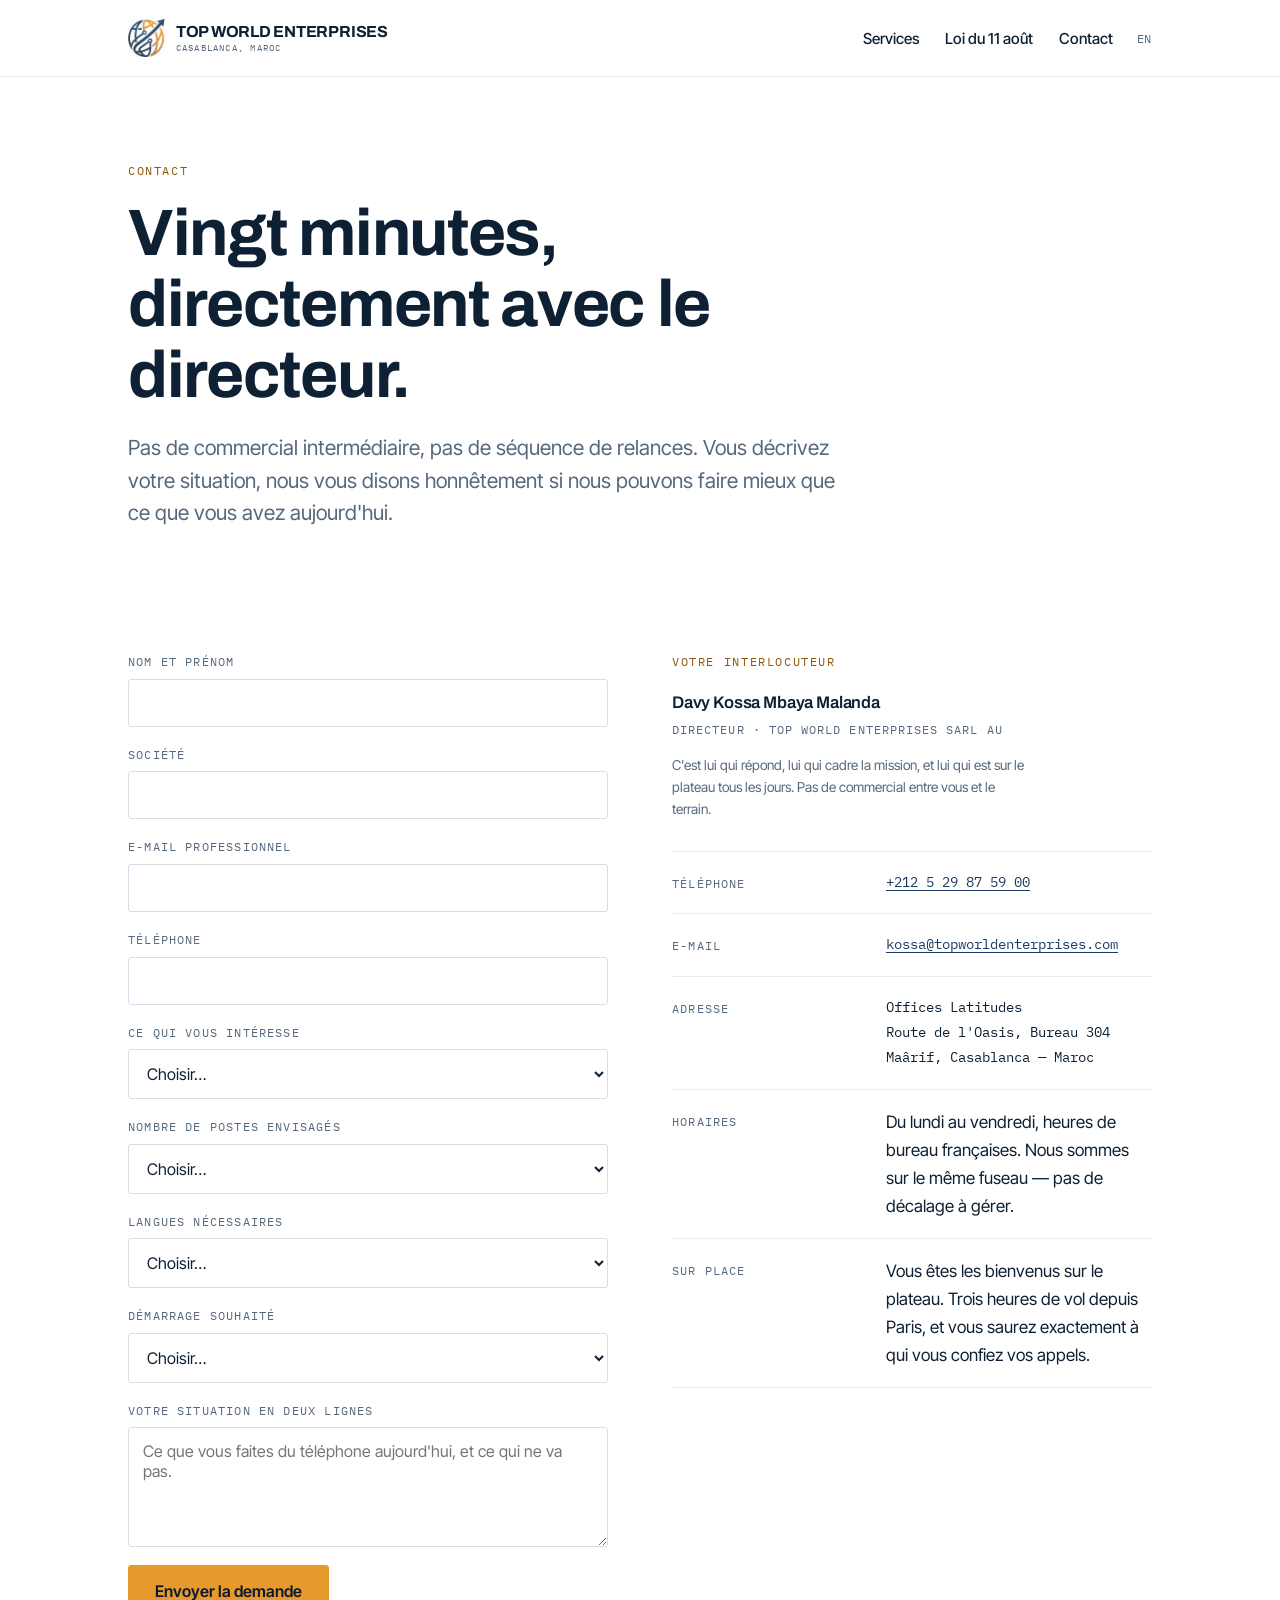
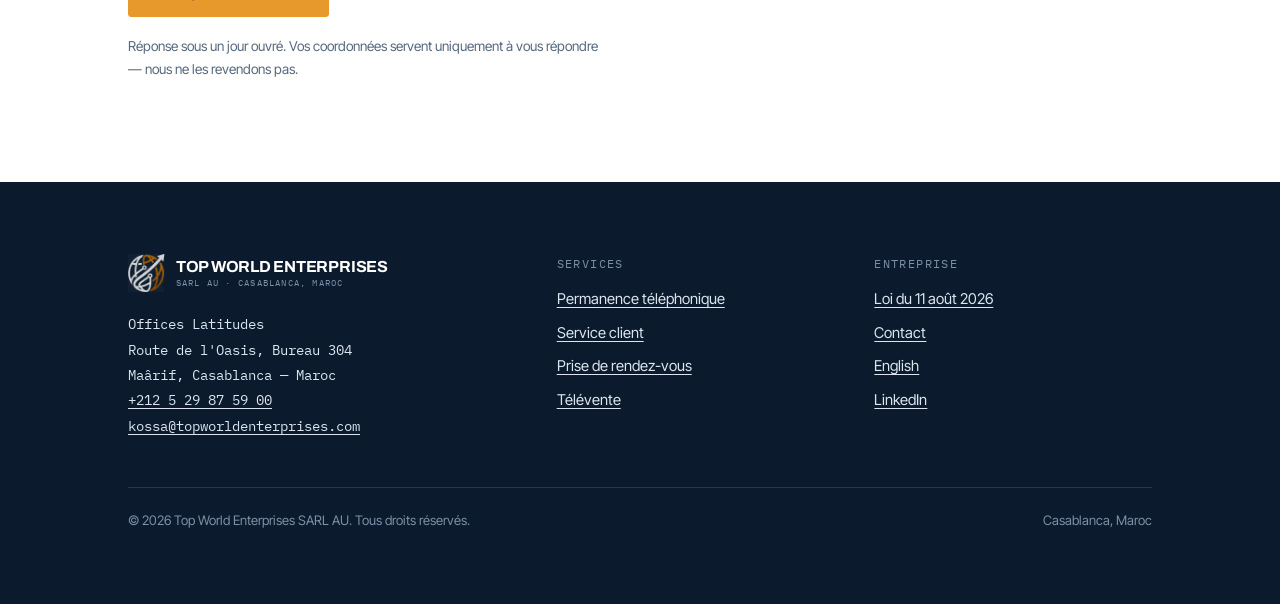
==== contact/index.html @ 5c372bf6 "Add files via upload" ====
<!DOCTYPE html>
<html lang="fr">
<head>
<meta charset="utf-8">
<meta name="viewport" content="width=device-width, initial-scale=1">
<title>Contact — parler au directeur du plateau | Top World Enterprises</title>
<meta name="description" content="Contactez Top World Enterprises à Casablanca : +212 5 29 87 59 00, kossa@topworldenterprises.com. Offices Latitudes, Route de l'Oasis, Bureau 304, Maârif, Casablanca.">
<link rel="canonical" href="https://topworldenterprises.com/contact/">
<link rel="alternate" hreflang="fr" href="https://topworldenterprises.com/contact/">

<meta property="og:type" content="website">
<meta property="og:locale" content="fr_FR">
<meta property="og:site_name" content="Top World Enterprises">
<meta property="og:title" content="Contact — Top World Enterprises">
<meta property="og:description" content="Vingt minutes avec le directeur du plateau, à Casablanca.">
<meta property="og:url" content="https://topworldenterprises.com/contact/">
<meta property="og:image" content="https://topworldenterprises.com/assets/img/og-image.jpg">

<link rel="icon" href="/assets/img/favicon.ico" sizes="any">
<link rel="apple-touch-icon" href="/assets/img/apple-touch-icon.png">
<link rel="preconnect" href="https://fonts.googleapis.com">
<link rel="preconnect" href="https://fonts.gstatic.com" crossorigin>
<link href="https://fonts.googleapis.com/css2?family=Archivo:wght@600;700&family=Inter+Tight:wght@400;500;600&family=IBM+Plex+Mono:wght@400;500;600&display=swap" rel="stylesheet">
<link rel="stylesheet" href="/assets/css/site.css">
</head>
<body>
<a class="skip" href="#main">Aller au contenu</a>

<header class="nav">
  <div class="wrap nav__in">
    <a class="brand" href="/" aria-label="Top World Enterprises — accueil">
      <img class="brand__mark" src="/assets/img/mark.png" alt="" width="160" height="165">
      <span class="brand__text">
        <span class="brand__name">Top World Enterprises</span>
        <span class="brand__loc">Casablanca, Maroc</span>
      </span>
    </a>
    <nav aria-label="Principal">
      <ul class="nav__links">
        <li><a href="/services/">Services</a></li>
        <li><a href="/loi-11-aout-2026/">Loi du 11 août</a></li>
        <li><a href="/contact/">Contact</a></li>
      </ul>
    </nav>
    <a class="nav__lang" href="/en/">EN</a>
  </div>
</header>

<main id="main">

  <section class="wrap hero" style="padding-bottom:0">
    <p class="eyebrow">Contact</p>
    <h1>Vingt minutes, directement avec le directeur.</h1>
    <p class="lede">
      Pas de commercial intermédiaire, pas de séquence de relances. Vous décrivez
      votre situation, nous vous disons honnêtement si nous pouvons faire mieux
      que ce que vous avez aujourd'hui.
    </p>
  </section>

  <section class="band">
    <div class="wrap director">
      <div>
        <!-- Action: Formspree endpoint. Remplacer YOUR_FORM_ID après création du
             formulaire sur formspree.io avec kossa@topworldenterprises.com. -->
        <form class="form" action="https://formspree.io/f/YOUR_FORM_ID" method="POST">
          <input type="hidden" name="_subject" value="Nouveau lead — topworldenterprises.com">
          <!-- Honeypot anti-spam : invisible pour l'humain, rempli par les robots. -->
          <input type="text" name="_gotcha" tabindex="-1" autocomplete="off" aria-hidden="true" style="position:absolute;left:-9999px">

          <div class="field">
            <label for="nom">Nom et prénom</label>
            <input id="nom" name="nom" type="text" required autocomplete="name">
          </div>

          <div class="field">
            <label for="societe">Société</label>
            <input id="societe" name="societe" type="text" required autocomplete="organization">
          </div>

          <div class="field">
            <label for="email">E-mail professionnel</label>
            <input id="email" name="email" type="email" required autocomplete="email">
          </div>

          <div class="field">
            <label for="tel">Téléphone</label>
            <input id="tel" name="telephone" type="tel" autocomplete="tel">
          </div>

          <div class="field">
            <label for="service">Ce qui vous intéresse</label>
            <select id="service" name="service" required>
              <option value="">Choisir…</option>
              <option>Permanence téléphonique</option>
              <option>Service client</option>
              <option>Prise de rendez-vous</option>
              <option>Télévente et qualification</option>
              <option>Externalisation de processus (BPO)</option>
              <option>Je ne sais pas encore</option>
            </select>
          </div>

          <div class="field">
            <label for="postes">Nombre de postes envisagés</label>
            <select id="postes" name="postes" required>
              <option value="">Choisir…</option>
              <option>1 à 2</option>
              <option>3 à 5</option>
              <option>6 à 10</option>
              <option>11 à 25</option>
              <option>Plus de 25</option>
            </select>
          </div>

          <div class="field">
            <label for="langues">Langues nécessaires</label>
            <select id="langues" name="langues" required>
              <option value="">Choisir…</option>
              <option>Français uniquement</option>
              <option>Français et anglais</option>
              <option>Français et arabe</option>
              <option>Français, anglais et arabe</option>
            </select>
          </div>

          <div class="field">
            <label for="echeance">Démarrage souhaité</label>
            <select id="echeance" name="echeance" required>
              <option value="">Choisir…</option>
              <option>Dès que possible</option>
              <option>Avant le 11 août 2026</option>
              <option>Dans 1 à 3 mois</option>
              <option>Je me renseigne pour plus tard</option>
            </select>
          </div>

          <div class="field">
            <label for="message">Votre situation en deux lignes</label>
            <textarea id="message" name="message" placeholder="Ce que vous faites du téléphone aujourd'hui, et ce qui ne va pas."></textarea>
          </div>

          <div class="btn-row">
            <button class="btn btn--primary" type="submit">Envoyer la demande</button>
          </div>
          <p class="hint">Réponse sous un jour ouvré. Vos coordonnées servent uniquement à vous répondre — nous ne les revendons pas.</p>
        </form>
      </div>

      <div>
        <p class="eyebrow">Votre interlocuteur</p>
        <p class="sig sig--light">
          <span class="sig__name">Davy Kossa Mbaya Malanda</span>
          <span class="sig__role">Directeur · Top World Enterprises SARL AU</span>
        </p>
        <p class="hint" style="margin:0 0 30px;max-width:44ch">
          C'est lui qui répond, lui qui cadre la mission, et lui qui est sur le
          plateau tous les jours. Pas de commercial entre vous et le terrain.
        </p>
        <ul class="facts">
          <li>
            <span class="facts__k">Téléphone</span>
            <span class="foot__mono" style="color:var(--ink)"><a href="tel:+212529875900">+212 5 29 87 59 00</a></span>
          </li>
          <li>
            <span class="facts__k">E-mail</span>
            <span class="foot__mono" style="color:var(--ink)"><a href="mailto:kossa@topworldenterprises.com">kossa@topworldenterprises.com</a></span>
          </li>
          <li>
            <span class="facts__k">Adresse</span>
            <span class="foot__mono" style="color:var(--ink)">
              Offices Latitudes<br>
              Route de l'Oasis, Bureau 304<br>
              Maârif, Casablanca — Maroc
            </span>
          </li>
          <li>
            <span class="facts__k">Horaires</span>
            <span>Du lundi au vendredi, heures de bureau françaises. Nous sommes sur le même fuseau — pas de décalage à gérer.</span>
          </li>
          <li>
            <span class="facts__k">Sur place</span>
            <span>Vous êtes les bienvenus sur le plateau. Trois heures de vol depuis Paris, et vous saurez exactement à qui vous confiez vos appels.</span>
          </li>
        </ul>
      </div>
    </div>
  </section>

</main>

<footer class="foot">
  <div class="wrap">
    <div class="foot__grid">
      <div>
        <a class="brand brand--foot" href="/">
          <img class="brand__mark" src="/assets/img/mark-white.png" alt="" width="160" height="165">
          <span class="brand__text">
            <span class="brand__name">Top World Enterprises</span>
            <span class="brand__loc">SARL AU · Casablanca, Maroc</span>
          </span>
        </a>
        <address class="foot__mono">
          Offices Latitudes<br>
          Route de l'Oasis, Bureau 304<br>
          Maârif, Casablanca — Maroc<br>
          <a href="tel:+212529875900">+212 5 29 87 59 00</a><br>
          <a href="mailto:kossa@topworldenterprises.com">kossa@topworldenterprises.com</a>
        </address>
      </div>
      <div>
        <h4>Services</h4>
        <ul>
          <li><a href="/services/">Permanence téléphonique</a></li>
          <li><a href="/services/">Service client</a></li>
          <li><a href="/services/">Prise de rendez-vous</a></li>
          <li><a href="/services/">Télévente</a></li>
        </ul>
      </div>
      <div>
        <h4>Entreprise</h4>
        <ul>
          <li><a href="/loi-11-aout-2026/">Loi du 11 août 2026</a></li>
          <li><a href="/contact/">Contact</a></li>
          <li><a href="/en/">English</a></li>
          <li><a href="https://www.linkedin.com/company/topworldenterprises">LinkedIn</a></li>
        </ul>
      </div>
    </div>
    <!-- TODO Ian : dès que tu as l'ICE et le RC, décommente la ligne ci-dessous.
         Pour une société jeune vendant à des acheteurs français, un numéro
         d'immatriculation vérifiable vaut plus que n'importe quel argument. -->
    <!-- <p class="foot__mono" style="font-size:.78rem;color:#7A8FA8">ICE : 000000000000000 · RC : 000000 — Casablanca</p> -->
    <div class="foot__legal">
      <span>© 2026 Top World Enterprises SARL AU. Tous droits réservés.</span>
      <span>Casablanca, Maroc</span>
    </div>
  </div>
</footer>

<script src="/assets/js/site.js" defer></script>
</body>
</html>
---- assets/css/site.css ----
/* Top World Enterprises — design tokens */
:root {
  --ink: #0E2033;
  --navy: #1C3D63;
  --navy-deep: #0B1B2D;
  --amber: #E8992B;
  --amber-deep: #8F5709;
  --amber-wash: #FDF3E2;
  --paper: #FFFFFF;
  --mist: #EDF0F4;
  --line: #D8DEE7;
  --line-soft: #E8ECF1;
  --muted: #56687D;
  --display: "Archivo", system-ui, sans-serif;
  --body: "Inter Tight", system-ui, sans-serif;
  --mono: "IBM Plex Mono", ui-monospace, monospace;
  --wrap: 1120px;
  --pad: clamp(20px, 5vw, 48px);
}

*, *::before, *::after { box-sizing: border-box; }

html { scroll-behavior: smooth; -webkit-text-size-adjust: 100%; }
@media (prefers-reduced-motion: reduce) {
  html { scroll-behavior: auto; }
  *, *::before, *::after { animation-duration: .01ms !important; transition-duration: .01ms !important; }
}

body {
  margin: 0;
  background: var(--paper);
  color: var(--ink);
  font-family: var(--body);
  font-size: 17px;
  line-height: 1.65;
  -webkit-font-smoothing: antialiased;
}

img { max-width: 100%; display: block; }

a { color: var(--navy); text-decoration-thickness: 1px; text-underline-offset: 3px; }

:focus-visible {
  outline: 2px solid var(--amber);
  outline-offset: 3px;
  border-radius: 2px;
}

.wrap { max-width: var(--wrap); margin-inline: auto; padding-inline: var(--pad); }

.skip {
  position: absolute; left: -9999px; top: 0; z-index: 100;
  background: var(--ink); color: #fff; padding: 12px 18px;
}
.skip:focus { left: 8px; top: 8px; }

/* ---------- type ---------- */
h1, h2, h3 { font-family: var(--display); font-weight: 700; letter-spacing: -.02em; line-height: 1.08; margin: 0; }
h1 { font-size: clamp(2.4rem, 6vw, 4.1rem); }
h2 { font-size: clamp(1.75rem, 3.4vw, 2.6rem); }
h3 { font-size: 1.15rem; letter-spacing: -.01em; line-height: 1.3; }
p { margin: 0 0 1em; }
.lede { font-size: clamp(1.05rem, 1.9vw, 1.3rem); color: var(--muted); line-height: 1.55; max-width: 60ch; }

.eyebrow {
  font-family: var(--mono);
  font-size: .72rem;
  letter-spacing: .14em;
  text-transform: uppercase;
  color: var(--amber-deep);
  margin: 0 0 18px;
}
.eyebrow--pale { color: var(--amber); }

/* ---------- buttons ---------- */
.btn {
  display: inline-flex; align-items: center; gap: 10px;
  font-family: var(--body); font-size: 1rem; font-weight: 600;
  padding: 15px 26px; border-radius: 3px; border: 1.5px solid transparent;
  text-decoration: none; cursor: pointer;
  transition: background .15s ease, color .15s ease, border-color .15s ease;
}
.btn--primary { background: var(--amber); color: var(--navy-deep); border-color: var(--amber); }
.btn--primary:hover { background: var(--amber-deep); border-color: var(--amber-deep); color: #fff; }
.btn--ghost { background: transparent; color: var(--ink); border-color: var(--line); }
.btn--ghost:hover { border-color: var(--ink); }
.btn--onnavy { background: transparent; color: #fff; border-color: rgba(255,255,255,.4); }
.btn--onnavy:hover { border-color: #fff; background: rgba(255,255,255,.08); }
.btn-row { display: flex; flex-wrap: wrap; gap: 12px; }

/* ---------- nav ---------- */
.nav {
  border-bottom: 1px solid var(--line-soft);
  position: sticky; top: 0; z-index: 50;
  background: rgba(255,255,255,.94);
  backdrop-filter: blur(8px);
}
.nav__in { display: flex; align-items: center; gap: 24px; min-height: 76px; }
.brand { display: flex; align-items: center; gap: 11px; text-decoration: none; margin-right: auto; }
.brand__mark { height: 38px; width: auto; flex: none; }
.brand__text { display: grid; gap: 2px; }
.brand__name {
  font-family: var(--display); font-weight: 700; font-size: 1rem;
  letter-spacing: -.015em; line-height: 1.05; color: var(--ink);
  text-transform: uppercase;
}
.brand__loc {
  font-family: var(--mono); font-size: .58rem; letter-spacing: .13em;
  text-transform: uppercase; color: var(--muted); line-height: 1;
}
.brand--foot { margin: 0 0 20px; }
.brand--foot .brand__name { color: #fff; }
.brand--foot .brand__loc { color: #7A8FA8; }
@media (max-width: 520px) {
  .brand__name { font-size: .82rem; }
  .brand__loc { display: none; }
  .brand__mark { height: 32px; }
}
.nav__links { display: flex; gap: 26px; list-style: none; margin: 0; padding: 0; }
.nav__links a { color: var(--ink); text-decoration: none; font-size: .95rem; font-weight: 500; }
.nav__links a:hover { color: var(--amber-deep); }
.nav__lang { font-family: var(--mono); font-size: .78rem; color: var(--muted); text-decoration: none; letter-spacing: .06em; }
@media (max-width: 860px) {
  .nav__links { display: none; }
  .nav__in { min-height: 64px; }
}

/* ---------- sections ---------- */
.band { padding-block: clamp(56px, 8vw, 104px); }
.band--mist { background: var(--mist); }
.band--navy { background: var(--navy-deep); color: #fff; }
.band--navy h2, .band--navy h3 { color: #fff; }
.band--navy .lede { color: #B9C6D6; }
.band--tight { padding-block: clamp(36px, 5vw, 60px); }

/* ---------- hero ---------- */
.hero { padding-top: clamp(48px, 7vw, 84px); padding-bottom: clamp(40px, 5vw, 64px); }
.hero h1 { max-width: 15ch; }
.hero h1 em { font-style: normal; color: var(--navy); }
.hero .lede { margin-top: 22px; }
.hero .btn-row { margin-top: 32px; }

/* ---------- signature: the shared clock ---------- */
.clock {
  margin-top: clamp(44px, 6vw, 68px);
  border: 1px solid var(--line);
  border-radius: 4px;
  background: var(--paper);
  overflow: hidden;
}
.clock__row {
  display: grid;
  grid-template-columns: 1fr auto;
  align-items: baseline;
  gap: 16px;
  padding: 20px clamp(18px, 3vw, 30px);
}
.clock__row + .clock__row { border-top: 1px solid var(--line-soft); }
.clock__city {
  font-family: var(--mono); font-size: .8rem; letter-spacing: .14em;
  text-transform: uppercase; color: var(--muted);
  display: flex; align-items: center; gap: 10px;
}
.clock__dot {
  width: 7px; height: 7px; border-radius: 50%;
  background: var(--amber); flex: none;
}
.clock__dot--live { animation: pulse 2.4s ease-in-out infinite; }
@keyframes pulse { 0%, 100% { opacity: 1; } 50% { opacity: .25; } }
.clock__time {
  font-family: var(--mono); font-weight: 500;
  font-size: clamp(1.6rem, 4vw, 2.3rem);
  letter-spacing: -.02em; color: var(--ink);
  font-variant-numeric: tabular-nums;
}
.clock__foot {
  background: var(--navy-deep); color: #C6D3E2;
  padding: 16px clamp(18px, 3vw, 30px);
  font-family: var(--mono); font-size: .78rem; letter-spacing: .05em;
  display: flex; flex-wrap: wrap; gap: 6px 18px; align-items: center;
}
.clock__foot b { color: #fff; font-weight: 500; }

/* ---------- alert band (loi) ---------- */
.alert { background: var(--amber-wash); border-block: 1px solid #F0DDBB; }
.alert__in { display: flex; flex-wrap: wrap; gap: 20px 32px; align-items: center; }
.alert__count {
  font-family: var(--mono); font-weight: 600;
  font-size: clamp(1.9rem, 4vw, 2.7rem); color: var(--amber-deep);
  line-height: 1; font-variant-numeric: tabular-nums; flex: none;
}
.alert__body { flex: 1 1 340px; }
.alert__body p { margin: 0; color: var(--ink); }
.alert__body p + p { margin-top: 4px; color: var(--muted); font-size: .92rem; }

/* ---------- cards ---------- */
.grid { display: grid; gap: 1px; background: var(--line); border: 1px solid var(--line); }
.grid--2 { grid-template-columns: repeat(2, 1fr); }
.grid--3 { grid-template-columns: repeat(3, 1fr); }
@media (max-width: 900px) { .grid--3 { grid-template-columns: repeat(2, 1fr); } }
@media (max-width: 620px) { .grid--2, .grid--3 { grid-template-columns: 1fr; } }

.card { background: var(--paper); padding: clamp(24px, 3vw, 34px); }
.card h3 { margin-bottom: 10px; }
.card p { margin: 0; color: var(--muted); font-size: .96rem; }
.card__tag {
  font-family: var(--mono); font-size: .68rem; letter-spacing: .12em;
  text-transform: uppercase; color: var(--amber-deep); display: block; margin-bottom: 14px;
}

/* ---------- fact list ---------- */
.facts { list-style: none; margin: 0; padding: 0; display: grid; gap: 0; }
.facts li {
  display: grid; grid-template-columns: 190px 1fr; gap: 24px;
  padding: 18px 0; border-top: 1px solid var(--line-soft);
}
.facts li:last-child { border-bottom: 1px solid var(--line-soft); }
.facts dt, .facts .facts__k {
  font-family: var(--mono); font-size: .74rem; letter-spacing: .1em;
  text-transform: uppercase; color: var(--muted); padding-top: 4px;
}
.band--navy .facts li { border-color: rgba(255,255,255,.14); }
.band--navy .facts__k { color: #8DA4BE; }
@media (max-width: 620px) { .facts li { grid-template-columns: 1fr; gap: 6px; } }

/* ---------- director ---------- */
.director { display: grid; grid-template-columns: 1fr 1fr; gap: clamp(32px, 5vw, 64px); align-items: start; }
@media (max-width: 860px) { .director { grid-template-columns: 1fr; } }
.pull {
  font-family: var(--display); font-weight: 600;
  font-size: clamp(1.3rem, 2.6vw, 1.85rem);
  line-height: 1.32; letter-spacing: -.015em; margin: 0 0 20px;
}

/* ---------- form ---------- */
.form { display: grid; gap: 18px; max-width: 560px; }
.field { display: grid; gap: 7px; }
.field label { font-family: var(--mono); font-size: .74rem; letter-spacing: .1em; text-transform: uppercase; color: var(--muted); }
.field input, .field select, .field textarea {
  font-family: var(--body); font-size: 1rem; color: var(--ink);
  padding: 13px 14px; border: 1.5px solid var(--line); border-radius: 3px;
  background: var(--paper); width: 100%;
}
.field input:focus, .field select:focus, .field textarea:focus { border-color: var(--navy); outline: none; }
.field textarea { min-height: 120px; resize: vertical; }
.hint { font-size: .85rem; color: var(--muted); margin: 0; }

/* ---------- footer ---------- */
.foot { background: var(--navy-deep); color: #A9BACD; padding-block: clamp(48px, 6vw, 72px); font-size: .93rem; }
.foot a { color: #DCE5EF; }
.foot__grid { display: grid; grid-template-columns: 1.4fr 1fr 1fr; gap: 40px; }
@media (max-width: 800px) { .foot__grid { grid-template-columns: 1fr 1fr; } }
@media (max-width: 520px) { .foot__grid { grid-template-columns: 1fr; } }
.foot h4 { font-family: var(--mono); font-size: .72rem; letter-spacing: .12em; text-transform: uppercase; color: #7A8FA8; margin: 0 0 14px; font-weight: 400; }
.foot ul { list-style: none; margin: 0; padding: 0; display: grid; gap: 9px; }
.foot__mono { font-family: var(--mono); font-size: .88rem; color: #DCE5EF; font-style: normal; line-height: 1.8; }
.foot__legal { margin-top: 48px; padding-top: 22px; border-top: 1px solid rgba(255,255,255,.12); font-size: .82rem; color: #7A8FA8; display: flex; flex-wrap: wrap; gap: 8px 24px; justify-content: space-between; }


/* ---------- director signature ---------- */
.sig { margin: 26px 0 0; display: grid; gap: 3px; }
.sig__name { font-family: var(--display); font-weight: 600; font-size: 1.05rem; letter-spacing: -.01em; color: #fff; }
.sig__role { font-family: var(--mono); font-size: .74rem; letter-spacing: .09em; text-transform: uppercase; color: #8DA4BE; }
.sig--light .sig__name { color: var(--ink); }
.sig--light .sig__role { color: var(--muted); }
.sig--light { margin-top: 0; margin-bottom: 14px; }
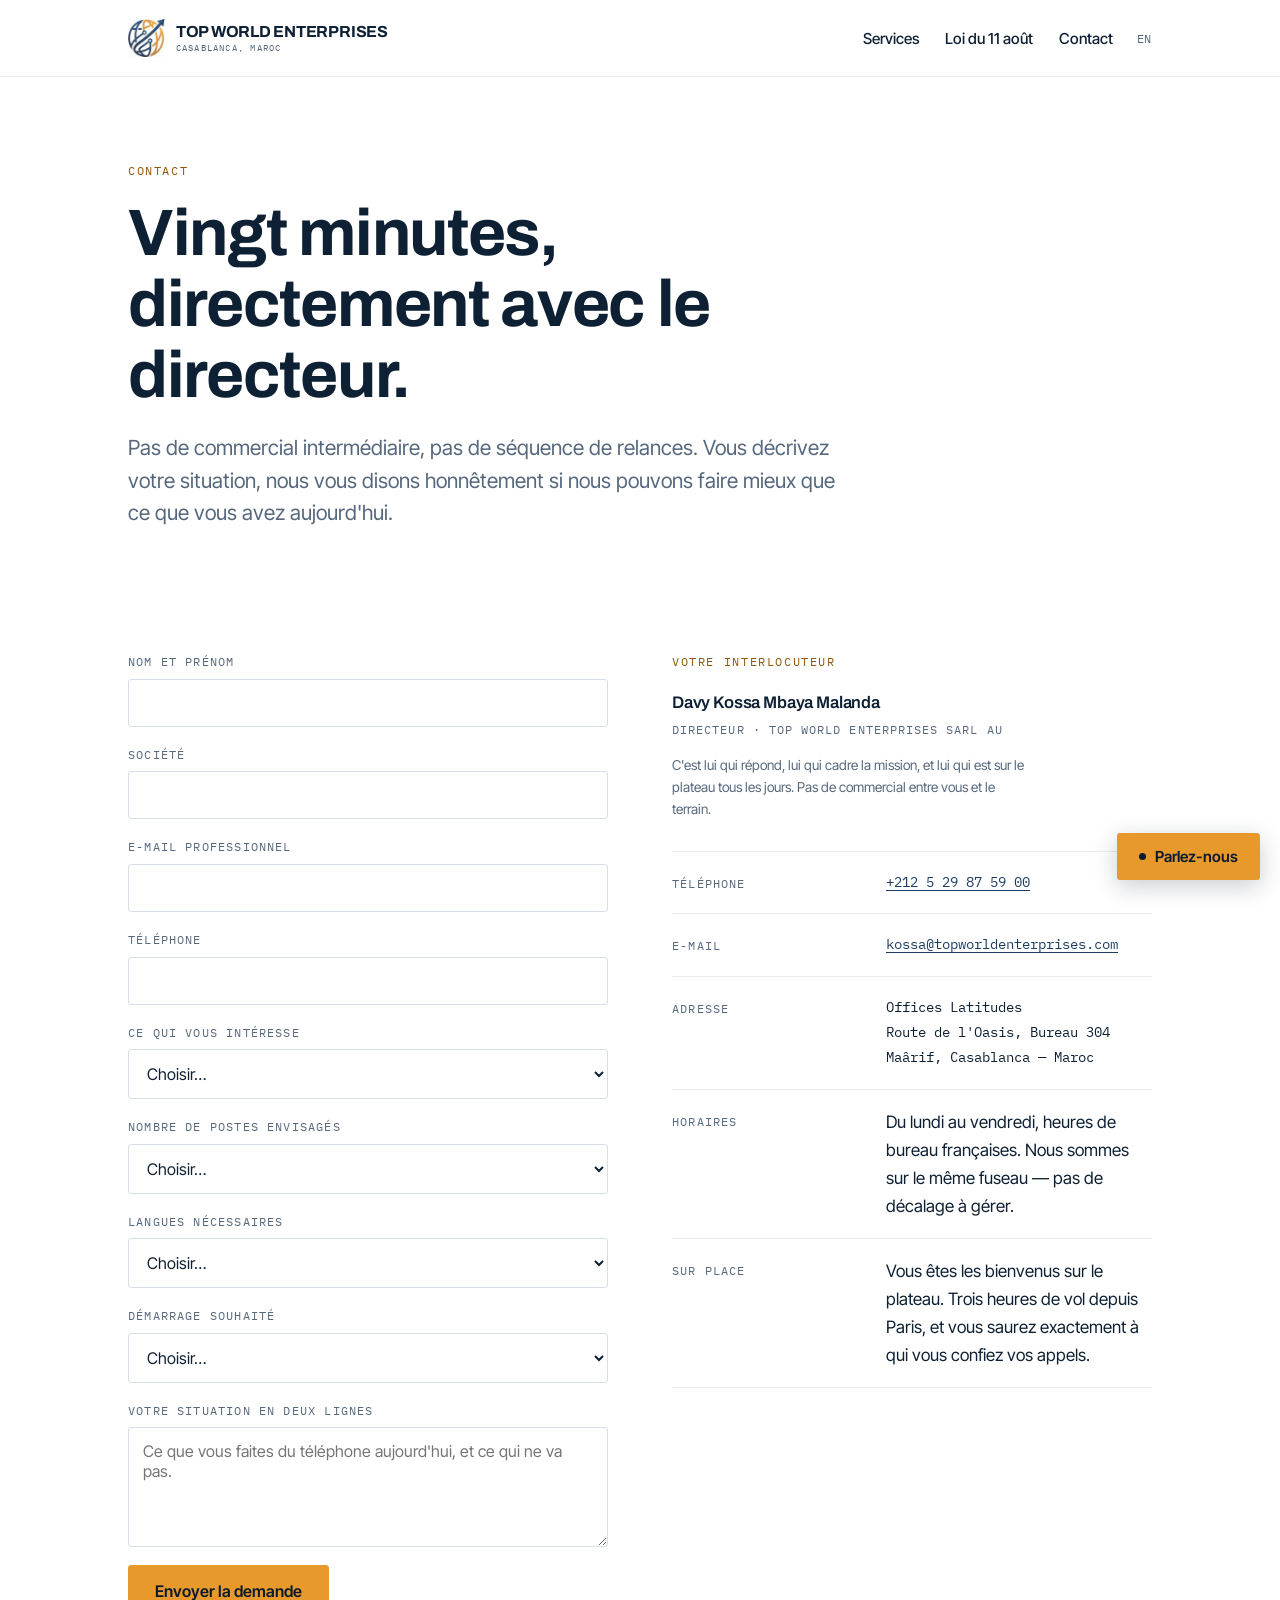
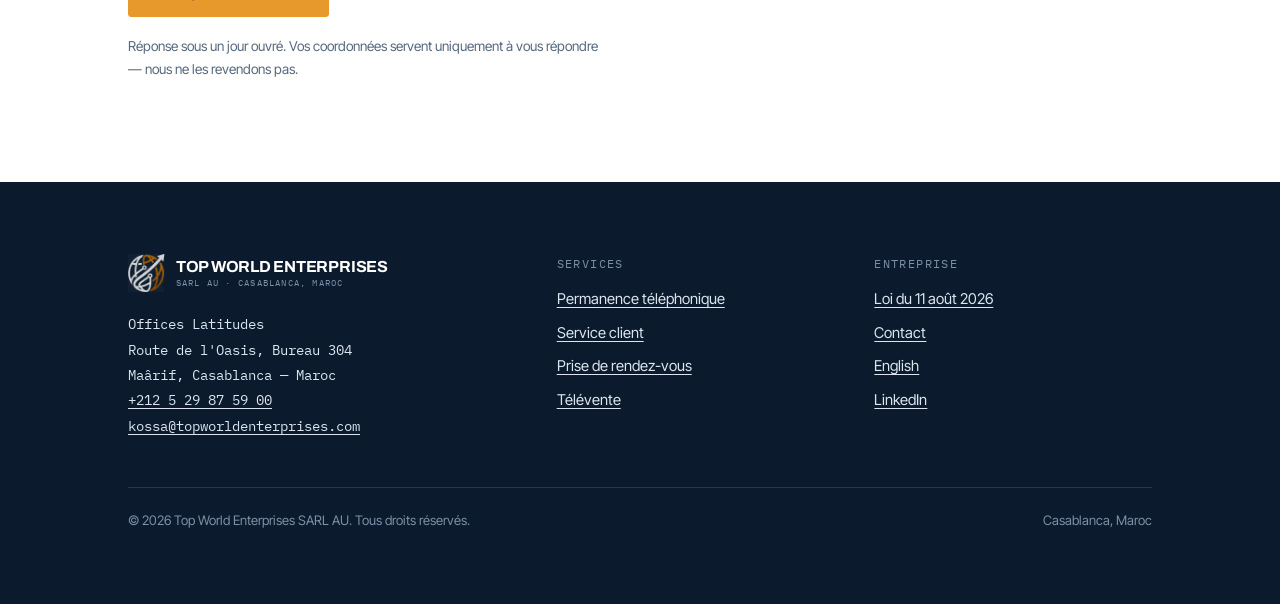
==== commit 04cad6b2: "Add files via upload" ====
--- a/contact/index.html
+++ b/contact/index.html
@@ -239,5 +239,6 @@
 </footer>
 
 <script src="/assets/js/site.js" defer></script>
+<script src="/assets/js/qualifier.js" defer></script>
 </body>
 </html>
--- a/assets/css/site.css
+++ b/assets/css/site.css
@@ -264,3 +264,49 @@
 .sig--light .sig__name { color: var(--ink); }
 .sig--light .sig__role { color: var(--muted); }
 .sig--light { margin-top: 0; margin-bottom: 14px; }
+
+/* ---------- qualifier widget ---------- */
+.qz { position: fixed; right: 20px; bottom: 20px; z-index: 60; display: flex; flex-direction: column; align-items: flex-end; gap: 12px; }
+.qz__launch {
+  display: inline-flex; align-items: center; gap: 9px;
+  background: var(--amber); color: var(--navy-deep);
+  border: none; border-radius: 3px; cursor: pointer;
+  font-family: var(--body); font-size: .95rem; font-weight: 600;
+  padding: 14px 22px; box-shadow: 0 6px 24px rgba(11,27,45,.22);
+}
+.qz__launch:hover { background: var(--amber-deep); color: #fff; }
+.qz__dot { width: 7px; height: 7px; border-radius: 50%; background: var(--navy-deep); animation: pulse 2.4s ease-in-out infinite; }
+.qz__launch:hover .qz__dot { background: #fff; }
+.qz__box {
+  width: min(370px, calc(100vw - 40px));
+  background: var(--paper); border: 1px solid var(--line); border-radius: 4px;
+  box-shadow: 0 18px 50px rgba(11,27,45,.26); overflow: hidden;
+}
+.qz__bar { background: var(--navy-deep); padding: 14px 16px; display: flex; align-items: center; justify-content: space-between; }
+.qz__title { font-family: var(--mono); font-size: .7rem; letter-spacing: .12em; text-transform: uppercase; color: #C6D3E2; }
+.qz__close { background: none; border: none; color: #C6D3E2; font-size: 1.4rem; line-height: 1; cursor: pointer; padding: 0 4px; }
+.qz__close:hover { color: #fff; }
+.qz__panel { padding: 20px 18px; max-height: min(66vh, 520px); overflow-y: auto; }
+.qz__head { margin-bottom: 16px; }
+.qz__step { font-family: var(--mono); font-size: .68rem; letter-spacing: .1em; color: var(--amber-deep); margin: 0 0 8px; }
+.qz__q { font-family: var(--display); font-weight: 600; font-size: 1.08rem; letter-spacing: -.01em; line-height: 1.3; margin: 0 0 6px; }
+.qz__body { font-size: .92rem; color: var(--muted); margin: 0 0 16px; }
+.qz__opts { display: grid; gap: 7px; }
+.qz__opt {
+  text-align: left; background: var(--paper); border: 1.5px solid var(--line);
+  border-radius: 3px; padding: 12px 14px; cursor: pointer;
+  font-family: var(--body); font-size: .93rem; color: var(--ink);
+}
+.qz__opt:hover { border-color: var(--navy); background: var(--mist); }
+.qz__back { background: none; border: none; color: var(--muted); font-family: var(--mono); font-size: .7rem; letter-spacing: .08em; cursor: pointer; margin-top: 14px; padding: 4px 0; }
+.qz__back:hover { color: var(--ink); }
+.qz__form { display: grid; gap: 10px; margin-top: 4px; }
+.qz__input { font-family: var(--body); font-size: .95rem; padding: 12px 13px; border: 1.5px solid var(--line); border-radius: 3px; width: 100%; }
+.qz__input:focus { border-color: var(--navy); outline: none; }
+.qz__send { justify-content: center; }
+.qz__err { font-size: .85rem; color: var(--amber-deep); margin: 4px 0 0; }
+.qz__cal { width: 100%; height: 460px; border: 0; }
+@media (max-width: 520px) {
+  .qz { right: 12px; bottom: 12px; left: 12px; align-items: stretch; }
+  .qz__launch { justify-content: center; }
+}
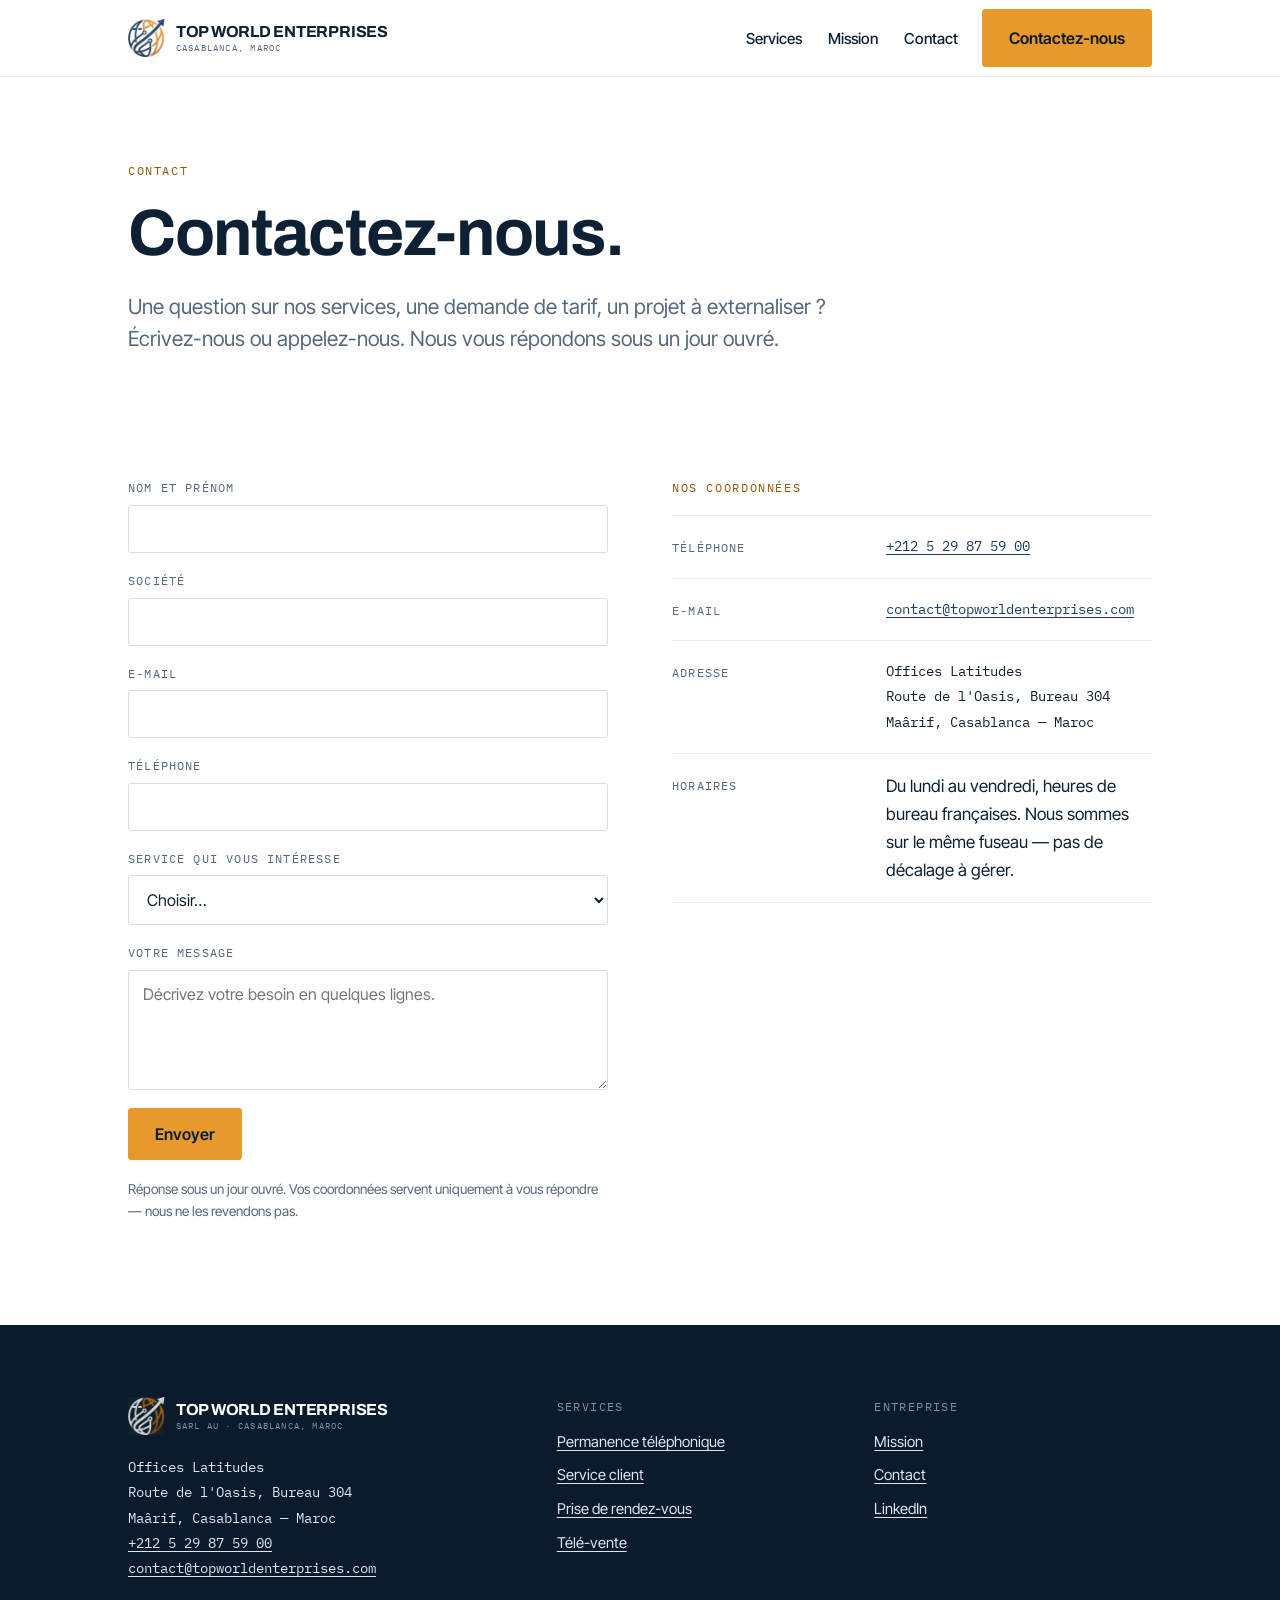
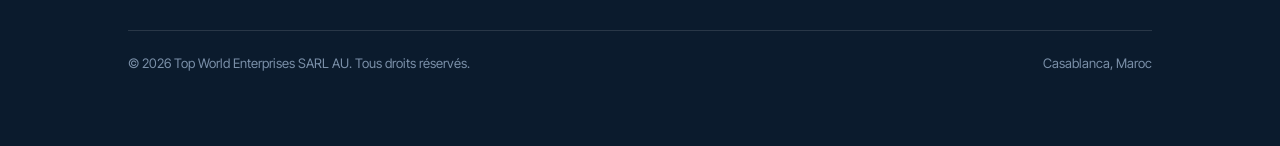
==== commit dbda8e31: "Revert site to original content (white/blue/orange design kept) Kossa preferred the original site co" ====
--- a/contact/index.html
+++ b/contact/index.html
@@ -3,16 +3,16 @@
 <head>
 <meta charset="utf-8">
 <meta name="viewport" content="width=device-width, initial-scale=1">
-<title>Contact — parler au directeur du plateau | Top World Enterprises</title>
-<meta name="description" content="Contactez Top World Enterprises à Casablanca : +212 5 29 87 59 00, kossa@topworldenterprises.com. Offices Latitudes, Route de l'Oasis, Bureau 304, Maârif, Casablanca.">
+<title>Contactez-nous | Top World Enterprises</title>
+<meta name="description" content="Contactez Top World Enterprises à Casablanca : +212 5 29 87 59 00, contact@topworldenterprises.com. Offices Latitudes, Route de l'Oasis, Bureau 304, Maârif, Casablanca.">
 <link rel="canonical" href="https://topworldenterprises.com/contact/">
 <link rel="alternate" hreflang="fr" href="https://topworldenterprises.com/contact/">
 
 <meta property="og:type" content="website">
 <meta property="og:locale" content="fr_FR">
 <meta property="og:site_name" content="Top World Enterprises">
-<meta property="og:title" content="Contact — Top World Enterprises">
-<meta property="og:description" content="Vingt minutes avec le directeur du plateau, à Casablanca.">
+<meta property="og:title" content="Contactez-nous — Top World Enterprises">
+<meta property="og:description" content="Écrivez-nous ou appelez-nous. Réponse sous un jour ouvré.">
 <meta property="og:url" content="https://topworldenterprises.com/contact/">
 <meta property="og:image" content="https://topworldenterprises.com/assets/img/og-image.jpg">
 
@@ -38,11 +38,11 @@
     <nav aria-label="Principal">
       <ul class="nav__links">
         <li><a href="/services/">Services</a></li>
-        <li><a href="/loi-11-aout-2026/">Loi du 11 août</a></li>
+        <li><a href="/mission/">Mission</a></li>
         <li><a href="/contact/">Contact</a></li>
       </ul>
     </nav>
-    <a class="nav__lang" href="/en/">EN</a>
+    <a class="btn btn--primary" href="/contact/">Contactez-nous</a>
   </div>
 </header>
 
@@ -50,21 +50,21 @@
 
   <section class="wrap hero" style="padding-bottom:0">
     <p class="eyebrow">Contact</p>
-    <h1>Vingt minutes, directement avec le directeur.</h1>
+    <h1>Contactez-nous.</h1>
     <p class="lede">
-      Pas de commercial intermédiaire, pas de séquence de relances. Vous décrivez
-      votre situation, nous vous disons honnêtement si nous pouvons faire mieux
-      que ce que vous avez aujourd'hui.
+      Une question sur nos services, une demande de tarif, un projet à
+      externaliser&nbsp;? Écrivez-nous ou appelez-nous. Nous vous répondons sous un
+      jour ouvré.
     </p>
   </section>
 
   <section class="band">
     <div class="wrap director">
       <div>
-        <!-- Action: Formspree endpoint. Remplacer YOUR_FORM_ID après création du
-             formulaire sur formspree.io avec kossa@topworldenterprises.com. -->
+        <!-- Action : remplacer YOUR_FORM_ID après création du formulaire sur
+             formspree.io avec contact@topworldenterprises.com. -->
         <form class="form" action="https://formspree.io/f/YOUR_FORM_ID" method="POST">
-          <input type="hidden" name="_subject" value="Nouveau lead — topworldenterprises.com">
+          <input type="hidden" name="_subject" value="Nouveau message — topworldenterprises.com">
           <!-- Honeypot anti-spam : invisible pour l'humain, rempli par les robots. -->
           <input type="text" name="_gotcha" tabindex="-1" autocomplete="off" aria-hidden="true" style="position:absolute;left:-9999px">
 
@@ -75,11 +75,11 @@
 
           <div class="field">
             <label for="societe">Société</label>
-            <input id="societe" name="societe" type="text" required autocomplete="organization">
+            <input id="societe" name="societe" type="text" autocomplete="organization">
           </div>
 
           <div class="field">
-            <label for="email">E-mail professionnel</label>
+            <label for="email">E-mail</label>
             <input id="email" name="email" type="email" required autocomplete="email">
           </div>
 
@@ -89,74 +89,32 @@
           </div>
 
           <div class="field">
-            <label for="service">Ce qui vous intéresse</label>
-            <select id="service" name="service" required>
+            <label for="service">Service qui vous intéresse</label>
+            <select id="service" name="service">
               <option value="">Choisir…</option>
               <option>Permanence téléphonique</option>
+              <option>Télémarketing</option>
               <option>Service client</option>
               <option>Prise de rendez-vous</option>
-              <option>Télévente et qualification</option>
-              <option>Externalisation de processus (BPO)</option>
-              <option>Je ne sais pas encore</option>
+              <option>Télé-vente</option>
+              <option>Solution personnalisée</option>
             </select>
           </div>
 
           <div class="field">
-            <label for="postes">Nombre de postes envisagés</label>
-            <select id="postes" name="postes" required>
-              <option value="">Choisir…</option>
-              <option>1 à 2</option>
-              <option>3 à 5</option>
-              <option>6 à 10</option>
-              <option>11 à 25</option>
-              <option>Plus de 25</option>
-            </select>
-          </div>
-
-          <div class="field">
-            <label for="langues">Langues nécessaires</label>
-            <select id="langues" name="langues" required>
-              <option value="">Choisir…</option>
-              <option>Français uniquement</option>
-              <option>Français et anglais</option>
-              <option>Français et arabe</option>
-              <option>Français, anglais et arabe</option>
-            </select>
-          </div>
-
-          <div class="field">
-            <label for="echeance">Démarrage souhaité</label>
-            <select id="echeance" name="echeance" required>
-              <option value="">Choisir…</option>
-              <option>Dès que possible</option>
-              <option>Avant le 11 août 2026</option>
-              <option>Dans 1 à 3 mois</option>
-              <option>Je me renseigne pour plus tard</option>
-            </select>
-          </div>
-
-          <div class="field">
-            <label for="message">Votre situation en deux lignes</label>
-            <textarea id="message" name="message" placeholder="Ce que vous faites du téléphone aujourd'hui, et ce qui ne va pas."></textarea>
+            <label for="message">Votre message</label>
+            <textarea id="message" name="message" placeholder="Décrivez votre besoin en quelques lignes."></textarea>
           </div>
 
           <div class="btn-row">
-            <button class="btn btn--primary" type="submit">Envoyer la demande</button>
+            <button class="btn btn--primary" type="submit">Envoyer</button>
           </div>
           <p class="hint">Réponse sous un jour ouvré. Vos coordonnées servent uniquement à vous répondre — nous ne les revendons pas.</p>
         </form>
       </div>
 
       <div>
-        <p class="eyebrow">Votre interlocuteur</p>
-        <p class="sig sig--light">
-          <span class="sig__name">Davy Kossa Mbaya Malanda</span>
-          <span class="sig__role">Directeur · Top World Enterprises SARL AU</span>
-        </p>
-        <p class="hint" style="margin:0 0 30px;max-width:44ch">
-          C'est lui qui répond, lui qui cadre la mission, et lui qui est sur le
-          plateau tous les jours. Pas de commercial entre vous et le terrain.
-        </p>
+        <p class="eyebrow">Nos coordonnées</p>
         <ul class="facts">
           <li>
             <span class="facts__k">Téléphone</span>
@@ -164,7 +122,7 @@
           </li>
           <li>
             <span class="facts__k">E-mail</span>
-            <span class="foot__mono" style="color:var(--ink)"><a href="mailto:kossa@topworldenterprises.com">kossa@topworldenterprises.com</a></span>
+            <span class="foot__mono" style="color:var(--ink)"><a href="mailto:contact@topworldenterprises.com">contact@topworldenterprises.com</a></span>
           </li>
           <li>
             <span class="facts__k">Adresse</span>
@@ -177,10 +135,6 @@
           <li>
             <span class="facts__k">Horaires</span>
             <span>Du lundi au vendredi, heures de bureau françaises. Nous sommes sur le même fuseau — pas de décalage à gérer.</span>
-          </li>
-          <li>
-            <span class="facts__k">Sur place</span>
-            <span>Vous êtes les bienvenus sur le plateau. Trois heures de vol depuis Paris, et vous saurez exactement à qui vous confiez vos appels.</span>
           </li>
         </ul>
       </div>
@@ -205,7 +159,7 @@
           Route de l'Oasis, Bureau 304<br>
           Maârif, Casablanca — Maroc<br>
           <a href="tel:+212529875900">+212 5 29 87 59 00</a><br>
-          <a href="mailto:kossa@topworldenterprises.com">kossa@topworldenterprises.com</a>
+          <a href="mailto:contact@topworldenterprises.com">contact@topworldenterprises.com</a>
         </address>
       </div>
       <div>
@@ -214,23 +168,18 @@
           <li><a href="/services/">Permanence téléphonique</a></li>
           <li><a href="/services/">Service client</a></li>
           <li><a href="/services/">Prise de rendez-vous</a></li>
-          <li><a href="/services/">Télévente</a></li>
+          <li><a href="/services/">Télé-vente</a></li>
         </ul>
       </div>
       <div>
         <h4>Entreprise</h4>
         <ul>
-          <li><a href="/loi-11-aout-2026/">Loi du 11 août 2026</a></li>
+          <li><a href="/mission/">Mission</a></li>
           <li><a href="/contact/">Contact</a></li>
-          <li><a href="/en/">English</a></li>
           <li><a href="https://www.linkedin.com/company/topworldenterprises">LinkedIn</a></li>
         </ul>
       </div>
     </div>
-    <!-- TODO Ian : dès que tu as l'ICE et le RC, décommente la ligne ci-dessous.
-         Pour une société jeune vendant à des acheteurs français, un numéro
-         d'immatriculation vérifiable vaut plus que n'importe quel argument. -->
-    <!-- <p class="foot__mono" style="font-size:.78rem;color:#7A8FA8">ICE : 000000000000000 · RC : 000000 — Casablanca</p> -->
     <div class="foot__legal">
       <span>© 2026 Top World Enterprises SARL AU. Tous droits réservés.</span>
       <span>Casablanca, Maroc</span>
@@ -239,6 +188,5 @@
 </footer>
 
 <script src="/assets/js/site.js" defer></script>
-<script src="/assets/js/qualifier.js" defer></script>
 </body>
 </html>
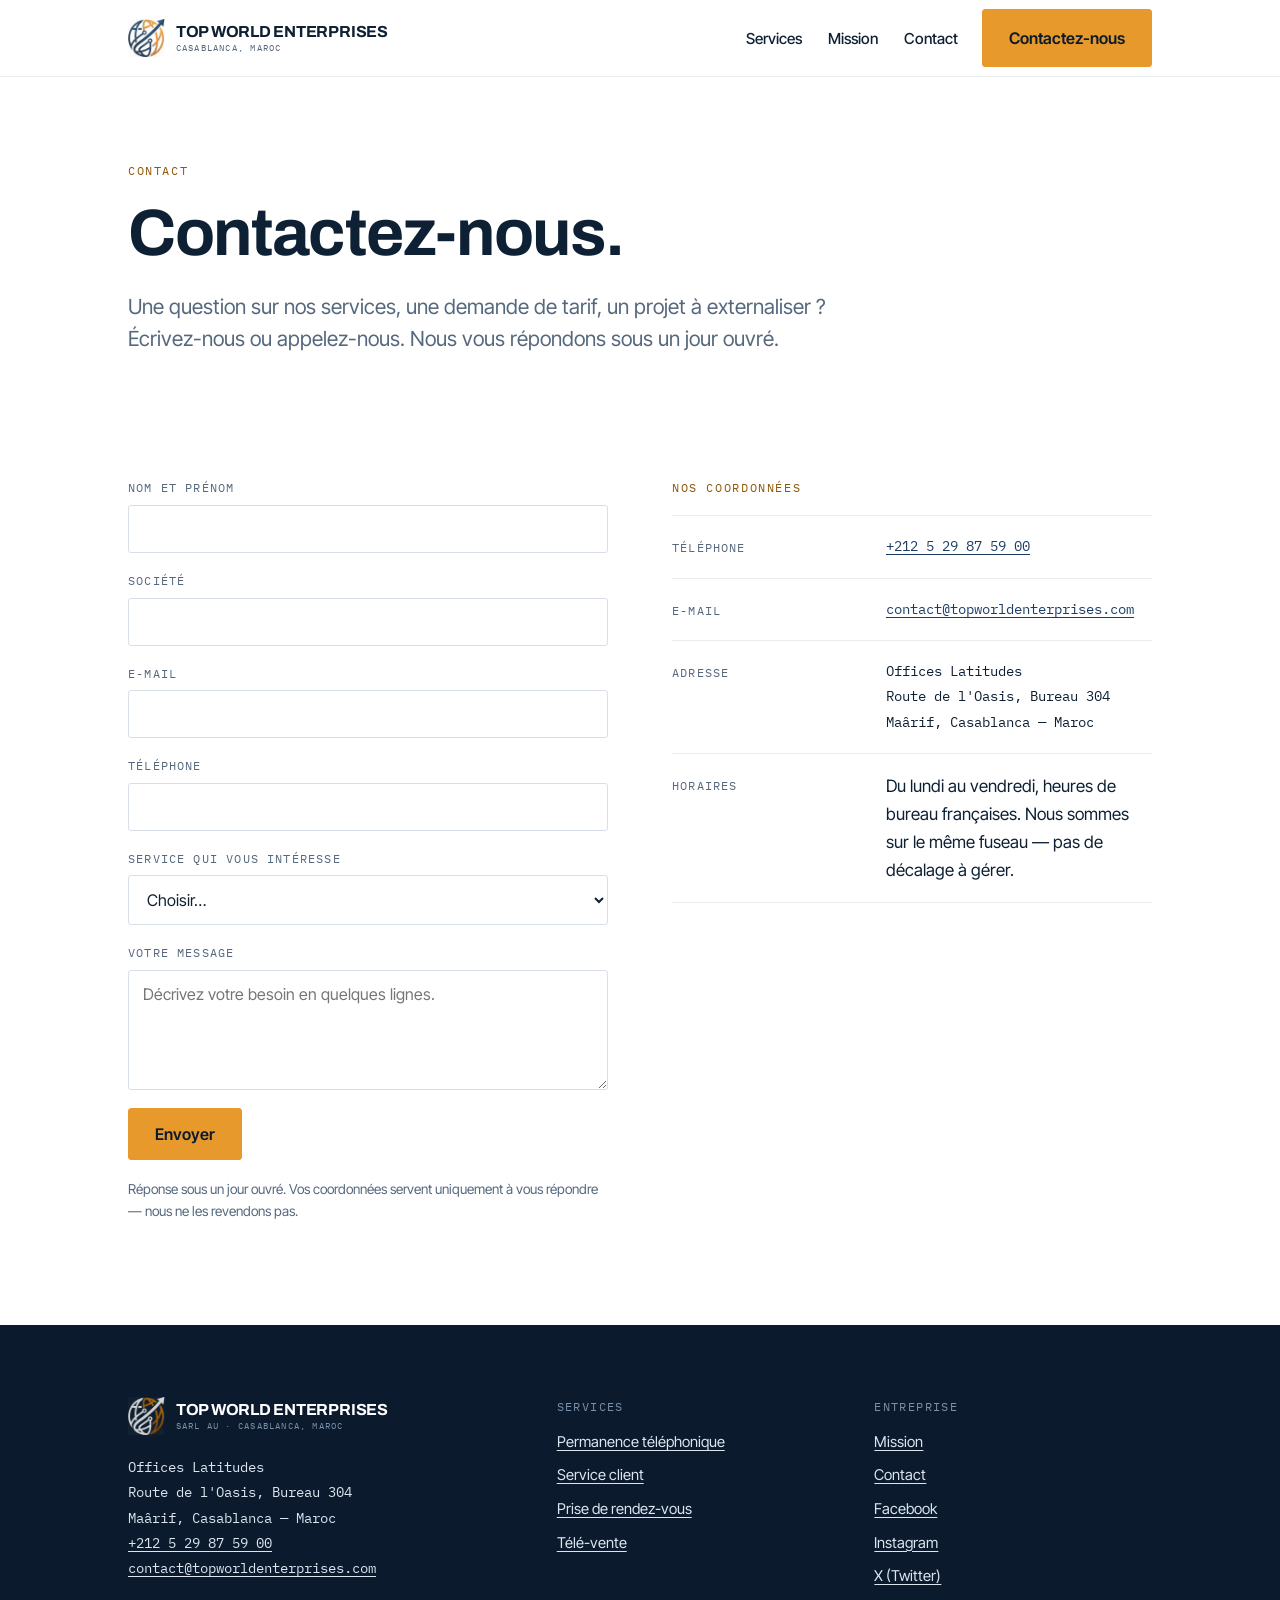
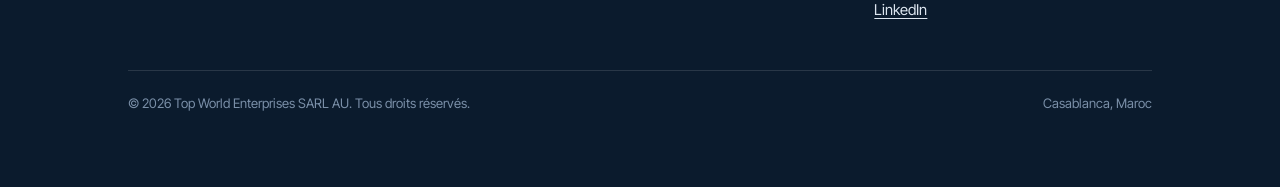
==== commit 8e844354: "Add Facebook / Instagram / X social links to footer Matches the original GoDaddy site, which display" ====
--- a/contact/index.html
+++ b/contact/index.html
@@ -176,6 +176,9 @@
         <ul>
           <li><a href="/mission/">Mission</a></li>
           <li><a href="/contact/">Contact</a></li>
+          <li><a href="https://www.facebook.com/TopWorldEnterprises/">Facebook</a></li>
+          <li><a href="https://www.instagram.com/topworldenterprises">Instagram</a></li>
+          <li><a href="https://www.x.com/topworldentrprz">X (Twitter)</a></li>
           <li><a href="https://www.linkedin.com/company/topworldenterprises">LinkedIn</a></li>
         </ul>
       </div>
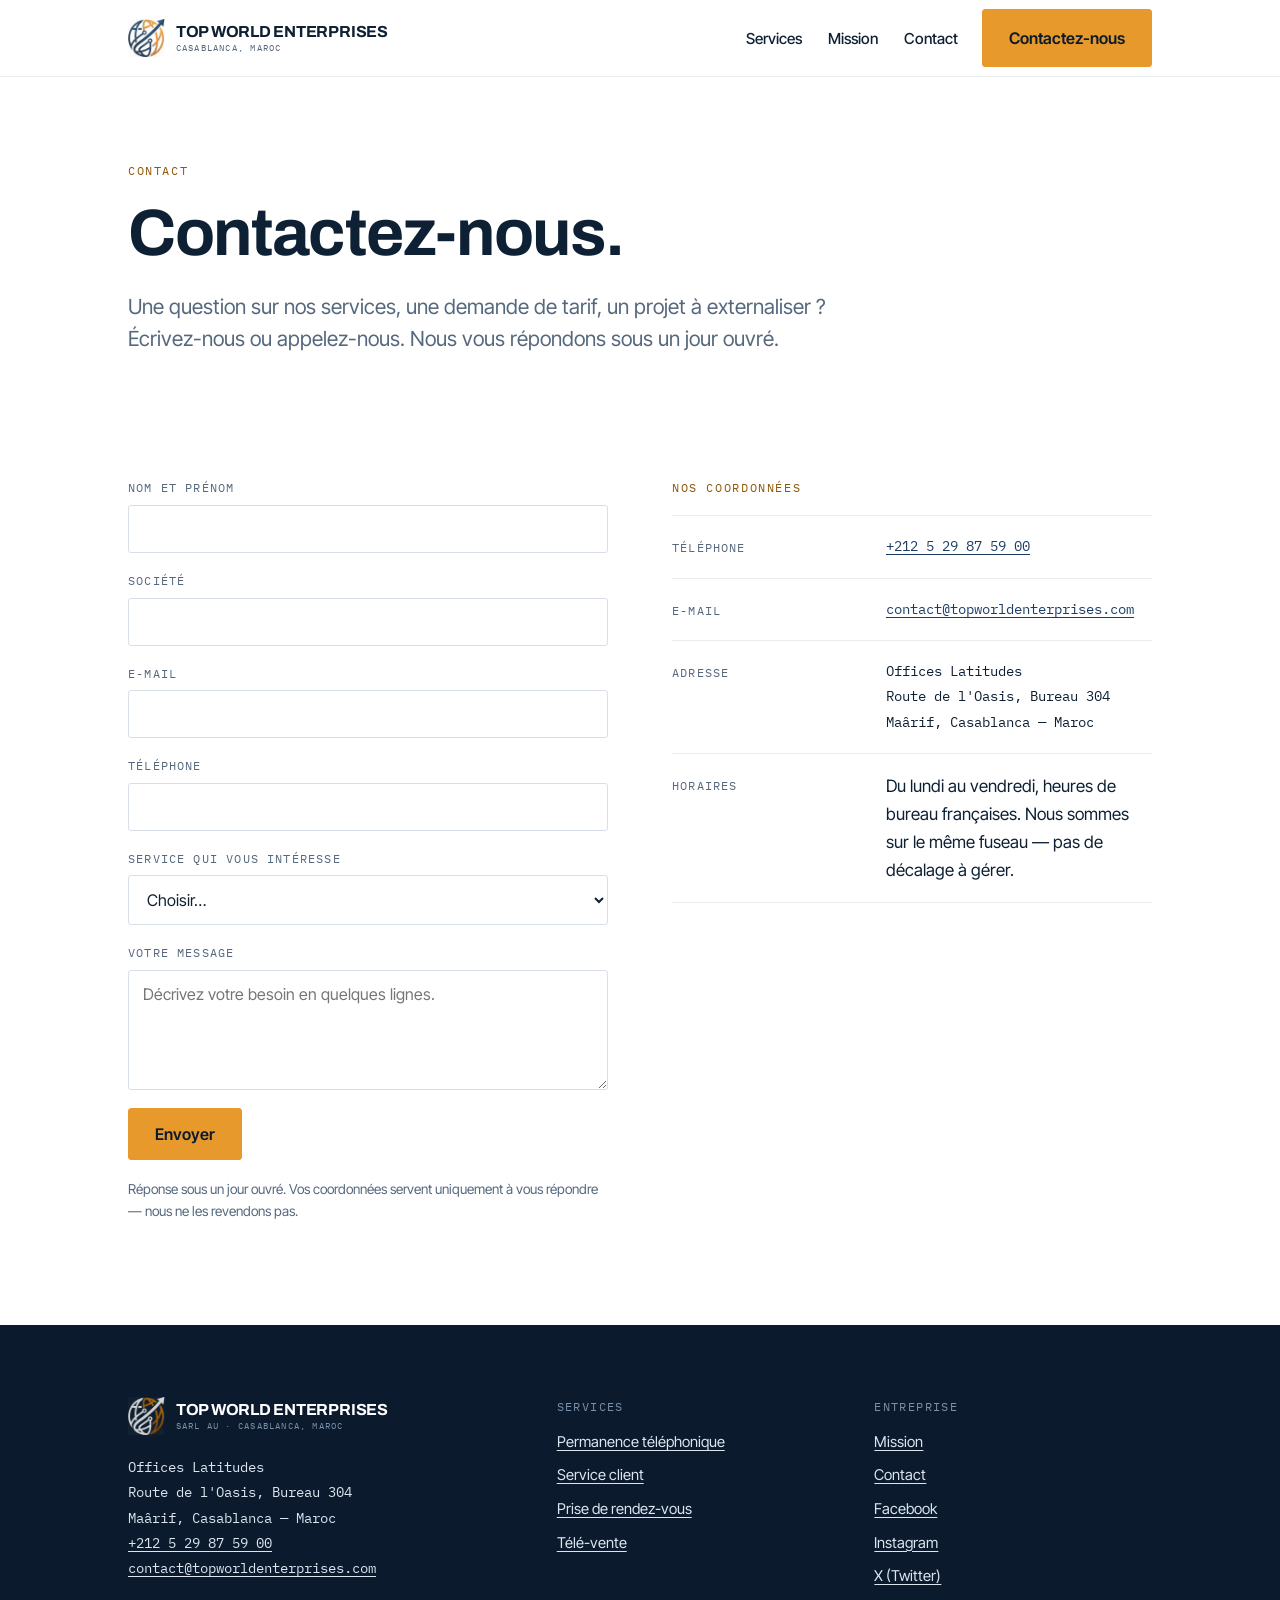
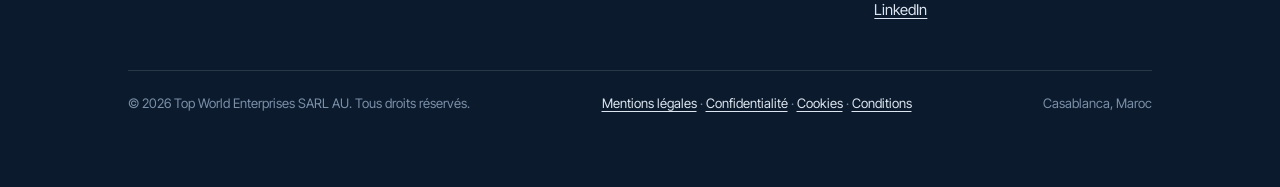
==== commit 16af9efc: "Add legal pages and link them site-wide New pages, in the current design + bilingual where the origi" ====
--- a/contact/index.html
+++ b/contact/index.html
@@ -185,6 +185,7 @@
     </div>
     <div class="foot__legal">
       <span>© 2026 Top World Enterprises SARL AU. Tous droits réservés.</span>
+      <span><a href="/mentions-legales/">Mentions légales</a> · <a href="/confidentialite/">Confidentialité</a> · <a href="/cookies/">Cookies</a> · <a href="/conditions/">Conditions</a></span>
       <span>Casablanca, Maroc</span>
     </div>
   </div>
